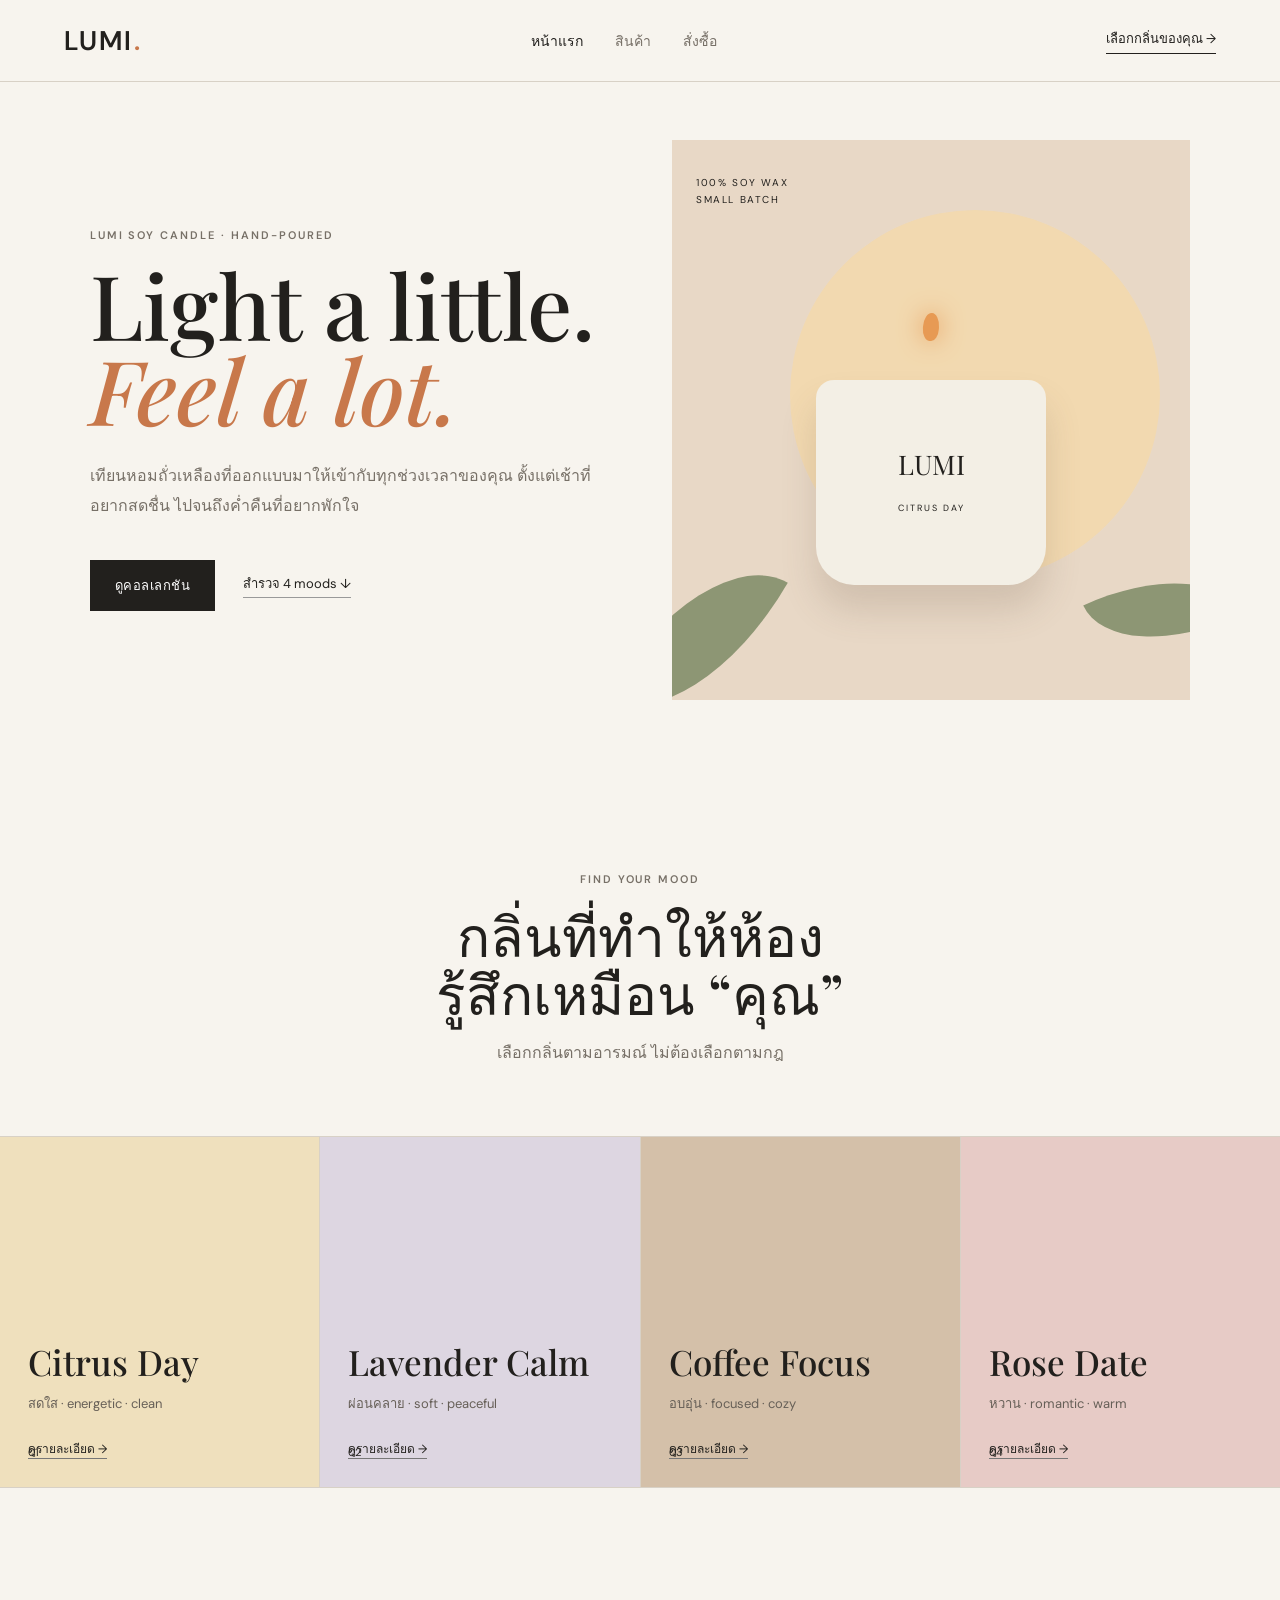
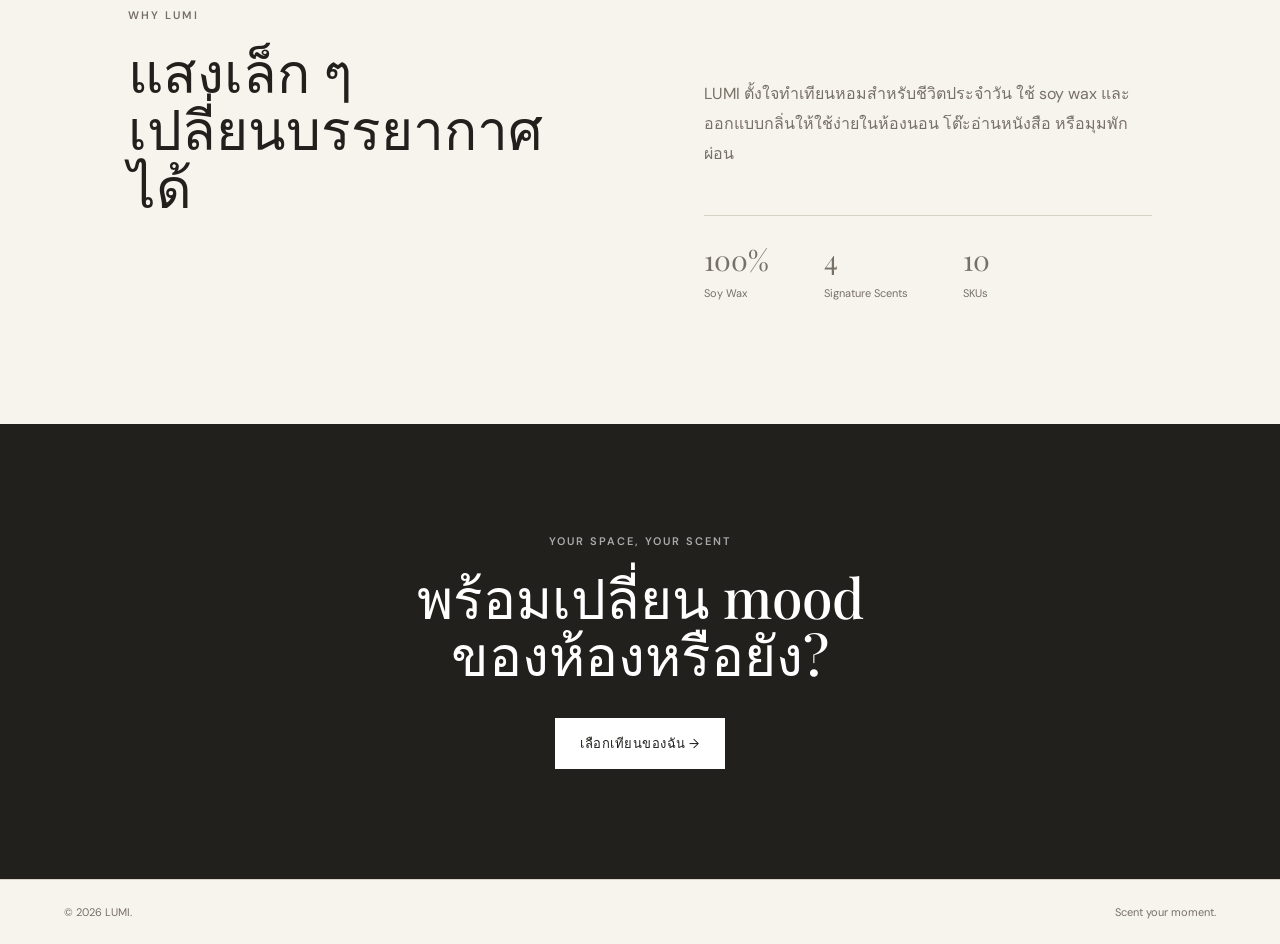
==== index.html @ 802572e3 "Add files via upload" ====
<!DOCTYPE html>
<html lang="th">
<head>
  <meta charset="UTF-8">
  <meta name="viewport" content="width=device-width, initial-scale=1.0">
  <title>LUMI — Scent Your Moment</title>
  <link rel="stylesheet" href="style.css">
</head>
<body>
<header class="nav">
  <a class="logo" href="index.html">LUMI<span>.</span></a>
  <nav>
    <a class="active" href="index.html">หน้าแรก</a>
    <a href="product.html">สินค้า</a>
    <a href="order.html">สั่งซื้อ</a>
  </nav>
  <a class="nav-btn" href="product.html">เลือกกลิ่นของคุณ →</a>
</header>

<main>
  <section class="hero">
    <div class="hero-copy">
      <p class="eyebrow">LUMI SOY CANDLE · HAND-POURED</p>
      <h1>Light a little.<br><em>Feel a lot.</em></h1>
      <p class="lead">เทียนหอมถั่วเหลืองที่ออกแบบมาให้เข้ากับทุกช่วงเวลาของคุณ ตั้งแต่เช้าที่อยากสดชื่น ไปจนถึงค่ำคืนที่อยากพักใจ</p>
      <div class="hero-actions">
        <a class="btn dark" href="product.html">ดูคอลเลกชัน</a>
        <a class="text-link" href="#moods">สำรวจ 4 moods ↓</a>
      </div>
    </div>
    <div class="hero-art">
      <div class="sun"></div>
      <div class="candle">
        <div class="flame"></div>
        <div class="jar"><span>LUMI<br><small>CITRUS DAY</small></span></div>
      </div>
      <div class="leaf leaf1"></div><div class="leaf leaf2"></div>
      <p class="art-note">100% SOY WAX<br>SMALL BATCH</p>
    </div>
  </section>

  <section class="intro">
    <p class="eyebrow">FIND YOUR MOOD</p>
    <h2>กลิ่นที่ทำให้ห้อง<br>รู้สึกเหมือน “คุณ”</h2>
    <p>เลือกกลิ่นตามอารมณ์ ไม่ต้องเลือกตามกฎ</p>
  </section>

  <section id="moods" class="moods">
    <article class="mood citrus"><span>01</span><h3>Citrus Day</h3><p>สดใส · energetic · clean</p><a href="product.html?mood=Citrus%20Day">ดูรายละเอียด →</a></article>
    <article class="mood lavender"><span>02</span><h3>Lavender Calm</h3><p>ผ่อนคลาย · soft · peaceful</p><a href="product.html?mood=Lavender%20Calm">ดูรายละเอียด →</a></article>
    <article class="mood coffee"><span>03</span><h3>Coffee Focus</h3><p>อบอุ่น · focused · cozy</p><a href="product.html?mood=Coffee%20Focus">ดูรายละเอียด →</a></article>
    <article class="mood rose"><span>04</span><h3>Rose Date</h3><p>หวาน · romantic · warm</p><a href="product.html?mood=Rose%20Date">ดูรายละเอียด →</a></article>
  </section>

  <section class="story">
    <div>
      <p class="eyebrow">WHY LUMI</p>
      <h2>แสงเล็ก ๆ<br>เปลี่ยนบรรยากาศได้</h2>
    </div>
    <div class="story-text">
      <p>LUMI ตั้งใจทำเทียนหอมสำหรับชีวิตประจำวัน ใช้ soy wax และออกแบบกลิ่นให้ใช้ง่ายในห้องนอน โต๊ะอ่านหนังสือ หรือมุมพักผ่อน</p>
      <div class="facts"><div><b>100%</b><span>Soy Wax</span></div><div><b>4</b><span>Signature Scents</span></div><div><b>10</b><span>SKUs</span></div></div>
    </div>
  </section>

  <section class="cta">
    <p class="eyebrow">YOUR SPACE, YOUR SCENT</p>
    <h2>พร้อมเปลี่ยน mood<br>ของห้องหรือยัง?</h2>
    <a class="btn light" href="product.html">เลือกเทียนของฉัน →</a>
  </section>
</main>

<footer><span>© 2026 LUMI.</span><span>Scent your moment.</span></footer>
<script src="script.js"></script>
</body>
</html>
---- style.css ----
@import url('https://fonts.googleapis.com/css2?family=DM+Sans:wght@400;500;600&family=Playfair+Display:ital,wght@0,500;0,600;1,500;1,600&display=swap');
:root{--ink:#22201d;--paper:#f7f4ee;--line:#d8d1c6;--muted:#777067;--white:#fff;--accent:#c8784b}
*{box-sizing:border-box}html{scroll-behavior:smooth}body{margin:0;background:var(--paper);color:var(--ink);font-family:"DM Sans",sans-serif}a{text-decoration:none;color:inherit}.nav{height:82px;display:flex;align-items:center;justify-content:space-between;padding:0 5vw;border-bottom:1px solid var(--line);position:sticky;top:0;background:rgba(247,244,238,.94);backdrop-filter:blur(10px);z-index:10}.logo{font-size:27px;font-weight:600;letter-spacing:.08em}.logo span{color:var(--accent)}nav{display:flex;gap:32px;font-size:14px}nav a{color:var(--muted)}nav a.active,nav a:hover{color:var(--ink)}.nav-btn{border-bottom:1px solid var(--ink);padding-bottom:4px;font-size:13px}.admin-tag{font-size:11px;letter-spacing:.16em}.hero{min-height:690px;display:grid;grid-template-columns:1fr 1fr;padding:55px 7vw 70px;gap:5vw;align-items:center}.eyebrow{font-size:11px;letter-spacing:.18em;font-weight:600;color:var(--muted);margin:0 0 20px}.hero h1,.page-head h1,.thankyou h1{font-family:"Playfair Display",serif;font-size:clamp(55px,7vw,96px);line-height:.94;font-weight:500;margin:0 0 30px}.hero h1 em,.page-head h1 em,.thankyou h1 em{color:var(--accent);font-weight:500}.lead{max-width:510px;color:var(--muted);line-height:1.9;font-size:16px}.hero-actions{display:flex;align-items:center;gap:28px;margin-top:38px}.btn{display:inline-block;padding:15px 25px;font-size:13px;letter-spacing:.04em}.btn.dark{background:var(--ink);color:white}.btn.light{background:white;color:var(--ink)}.text-link{font-size:13px;border-bottom:1px solid #999;padding-bottom:3px}.hero-art{height:560px;position:relative;background:#e8d8c6;overflow:hidden}.sun{position:absolute;width:370px;height:370px;border-radius:50%;background:#f2d9b0;top:70px;right:30px}.candle{position:absolute;left:50%;top:50%;transform:translate(-50%,-45%);width:230px;height:300px}.jar{position:absolute;bottom:0;width:230px;height:205px;border-radius:18px 18px 38px 38px;background:#f3efe5;box-shadow:0 25px 35px #6e5a4830;display:flex;align-items:center;justify-content:center;text-align:center;font-family:"Playfair Display",serif;font-size:27px}.jar small{font:9px "DM Sans";letter-spacing:.22em}.flame{position:absolute;z-index:2;left:calc(50% - 8px);top:28px;width:16px;height:28px;background:#e79a54;border-radius:50% 50% 45% 45%;transform:rotate(4deg);box-shadow:0 0 25px #e79a54}.leaf{position:absolute;background:#8d9674;border-radius:100% 0 100% 0;transform:rotate(30deg)}.leaf1{width:100px;height:190px;left:-25px;bottom:-35px}.leaf2{width:75px;height:140px;right:-10px;bottom:20px;transform:rotate(65deg)}.art-note{position:absolute;left:24px;top:24px;font-size:10px;line-height:1.7;letter-spacing:.16em}.intro{text-align:center;padding:100px 20px 55px}.intro h2,.story h2,.cta h2{font-family:"Playfair Display",serif;font-weight:500;font-size:55px;line-height:1.05;margin:0 0 18px}.intro p:last-child{color:var(--muted)}.moods{display:grid;grid-template-columns:repeat(4,1fr);gap:1px;background:var(--line);border-top:1px solid var(--line);border-bottom:1px solid var(--line)}.mood{min-height:350px;padding:28px;display:flex;flex-direction:column;justify-content:flex-end;transition:.25s}.mood:hover{transform:translateY(-5px)}.mood span{position:absolute;font-size:11px}.mood h3{font-family:"Playfair Display",serif;font-size:35px;font-weight:500;margin:0 0 8px}.mood p{margin:0 0 25px;color:#665f57;font-size:13px}.mood a{font-size:12px;border-bottom:1px solid #777;width:max-content}.citrus{background:#efe0bd}.lavender{background:#ddd6e1}.coffee{background:#d4c0a9}.rose{background:#e7cbc6}.story{padding:120px 10vw;display:grid;grid-template-columns:1fr 1fr;gap:10vw}.story-text{padding-top:55px;color:var(--muted);line-height:1.9}.facts{display:flex;gap:55px;border-top:1px solid var(--line);margin-top:45px;padding-top:25px}.facts div{display:flex;flex-direction:column;gap:5px}.facts b{font:28px "Playfair Display"}.facts span{font-size:11px}.cta{text-align:center;background:var(--ink);color:white;padding:110px 20px}.cta .eyebrow{color:#aaa}.cta h2{margin-bottom:35px}.cta .btn{margin:0 8px}footer{display:flex;justify-content:space-between;padding:25px 5vw;font-size:11px;color:var(--muted);border-top:1px solid var(--line)}.products-page,.order-page,.admin-page{padding:80px 7vw}.page-head{padding:30px 0 55px}.page-head.compact{padding-bottom:40px}.page-head h1{font-size:70px}.page-head>p:last-child{color:var(--muted)}.filters{display:flex;gap:10px;flex-wrap:wrap;margin-bottom:35px}.filter{background:transparent;border:1px solid var(--line);padding:10px 17px;font:12px "DM Sans";cursor:pointer}.filter.active,.filter:hover{background:var(--ink);color:white;border-color:var(--ink)}.product-grid{display:grid;grid-template-columns:repeat(3,1fr);gap:24px}.product-card{background:white}.product-visual{height:310px;position:relative;display:flex;align-items:center;justify-content:center}.product-card:nth-child(4n+1) .product-visual{background:#efe0bd}.product-card:nth-child(4n+2) .product-visual{background:#ddd6e1}.product-card:nth-child(4n+3) .product-visual{background:#d4c0a9}.product-card:nth-child(4n) .product-visual{background:#e7cbc6}.mini-candle{width:115px;height:130px;background:#f5f0e5;border-radius:12px 12px 20px 20px;box-shadow:0 15px 25px #0002;display:flex;align-items:center;justify-content:center;text-align:center;font:15px "Playfair Display"}.product-info{padding:22px}.product-info h3{font:25px "Playfair Display";margin:0 0 8px}.product-info p{color:var(--muted);font-size:12px;line-height:1.6;min-height:40px}.price-row{display:flex;justify-content:space-between;align-items:center;margin-top:18px}.price{font-weight:600}.add{border:0;background:var(--ink);color:white;padding:10px 15px;cursor:pointer}.order-layout{display:grid;grid-template-columns:1.4fr .8fr;gap:30px}.form-card,.order-summary{background:white;padding:35px}.form-card{display:grid;gap:19px}label{font-size:12px;font-weight:600;display:grid;gap:8px}input,textarea,select{width:100%;border:1px solid var(--line);padding:13px;font:14px "DM Sans";background:#fff}input:focus,textarea:focus,select:focus{outline:1px solid var(--ink)}.full{width:100%;border:0;cursor:pointer}.form-note{font-size:11px;color:var(--muted);line-height:1.6}.order-summary{height:max-content}.summary-item{border-bottom:1px solid var(--line);padding:15px 0}.summary-item strong{display:block;font-family:"Playfair Display";font-size:20px}.summary-price{font-size:24px;font-weight:600;margin-top:25px}.thankyou{text-align:center;min-height:calc(100vh - 155px);padding:120px 20px}.check{margin:0 auto 25px;width:58px;height:58px;border:1px solid var(--ink);border-radius:50%;display:grid;place-items:center}.thankyou h1{font-size:75px}.thankyou p:not(.eyebrow){color:var(--muted);line-height:1.8;margin-bottom:35px}.thankyou .text-link{margin-left:20px}.admin-actions{display:flex;gap:10px;margin-bottom:25px}.table-wrap{overflow:auto;background:white}.table-wrap table{width:100%;border-collapse:collapse;font-size:12px}.table-wrap th,.table-wrap td{padding:15px;border-bottom:1px solid var(--line);text-align:left;vertical-align:top}.table-wrap th{background:#f0ece5}.empty{text-align:center;padding:50px;color:var(--muted)}@media(max-width:800px){.nav{height:70px;padding:0 20px}.nav nav{display:none}.nav-btn{font-size:11px}.hero{grid-template-columns:1fr;padding:45px 20px}.hero-art{height:420px}.moods,.product-grid{grid-template-columns:1fr 1fr}.story,.order-layout{grid-template-columns:1fr;gap:25px}.products-page,.order-page,.admin-page{padding:50px 20px}.page-head h1,.thankyou h1{font-size:52px}.intro h2,.story h2,.cta h2{font-size:43px}.facts{gap:25px}.mood{min-height:280px}.product-visual{height:240px}}@media(max-width:520px){.moods,.product-grid{grid-template-columns:1fr}.hero h1{font-size:58px}.hero-art{height:380px}.hero-actions{gap:15px}.btn{padding:13px 18px}.thankyou .text-link{display:block;margin:20px 0 0}}
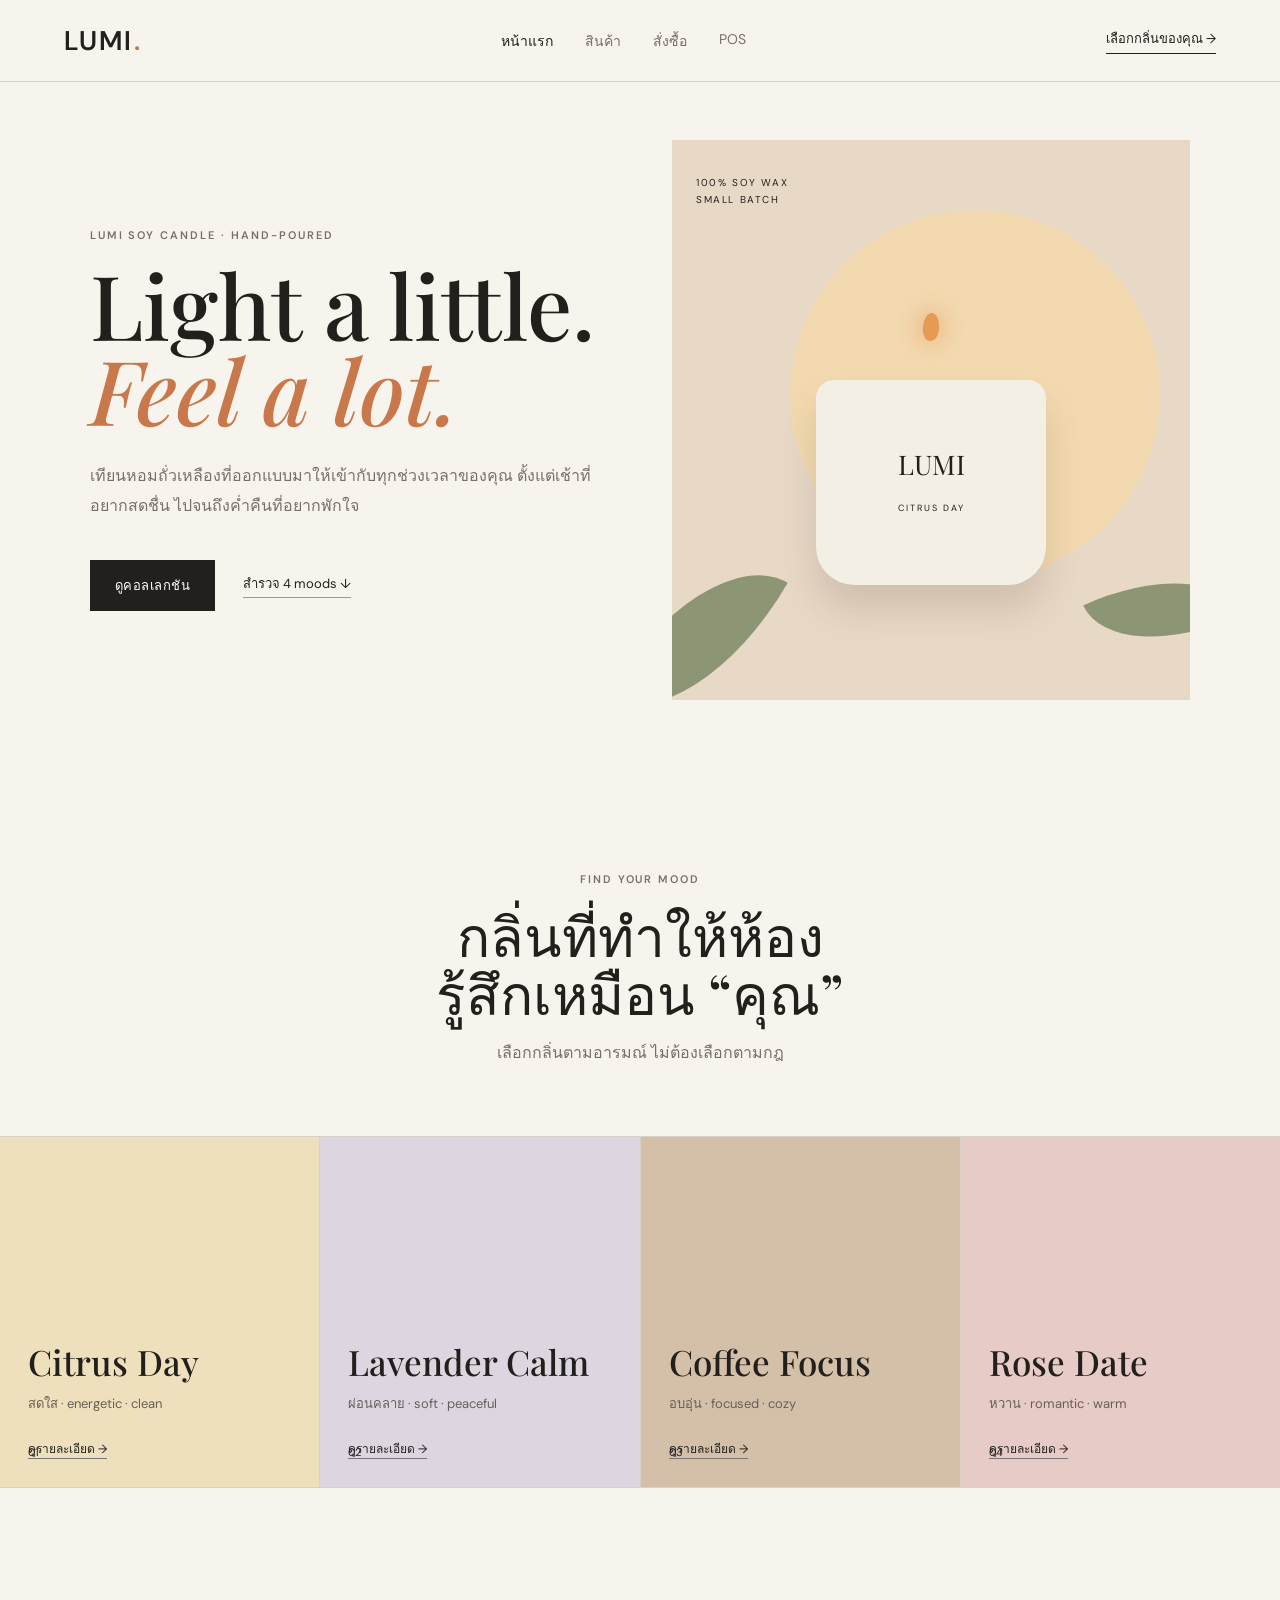
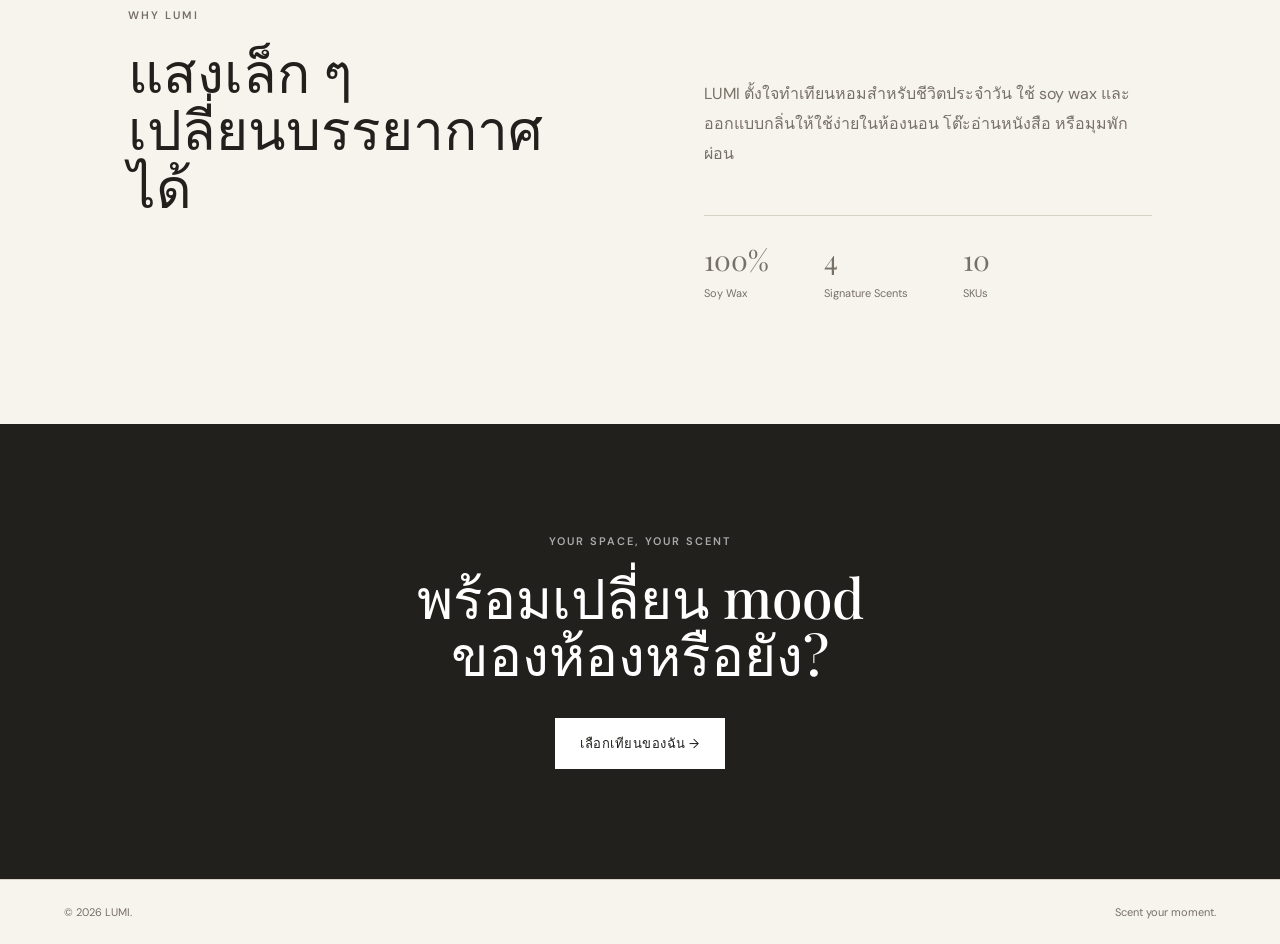
==== commit 4b977c5b: "Add files via upload" ====
--- a/index.html
+++ b/index.html
@@ -12,7 +12,7 @@
   <nav>
     <a class="active" href="index.html">หน้าแรก</a>
     <a href="product.html">สินค้า</a>
-    <a href="order.html">สั่งซื้อ</a>
+    <a href="order.html">สั่งซื้อ</a><a href="pos.html">POS</a>
   </nav>
   <a class="nav-btn" href="product.html">เลือกกลิ่นของคุณ →</a>
 </header>
